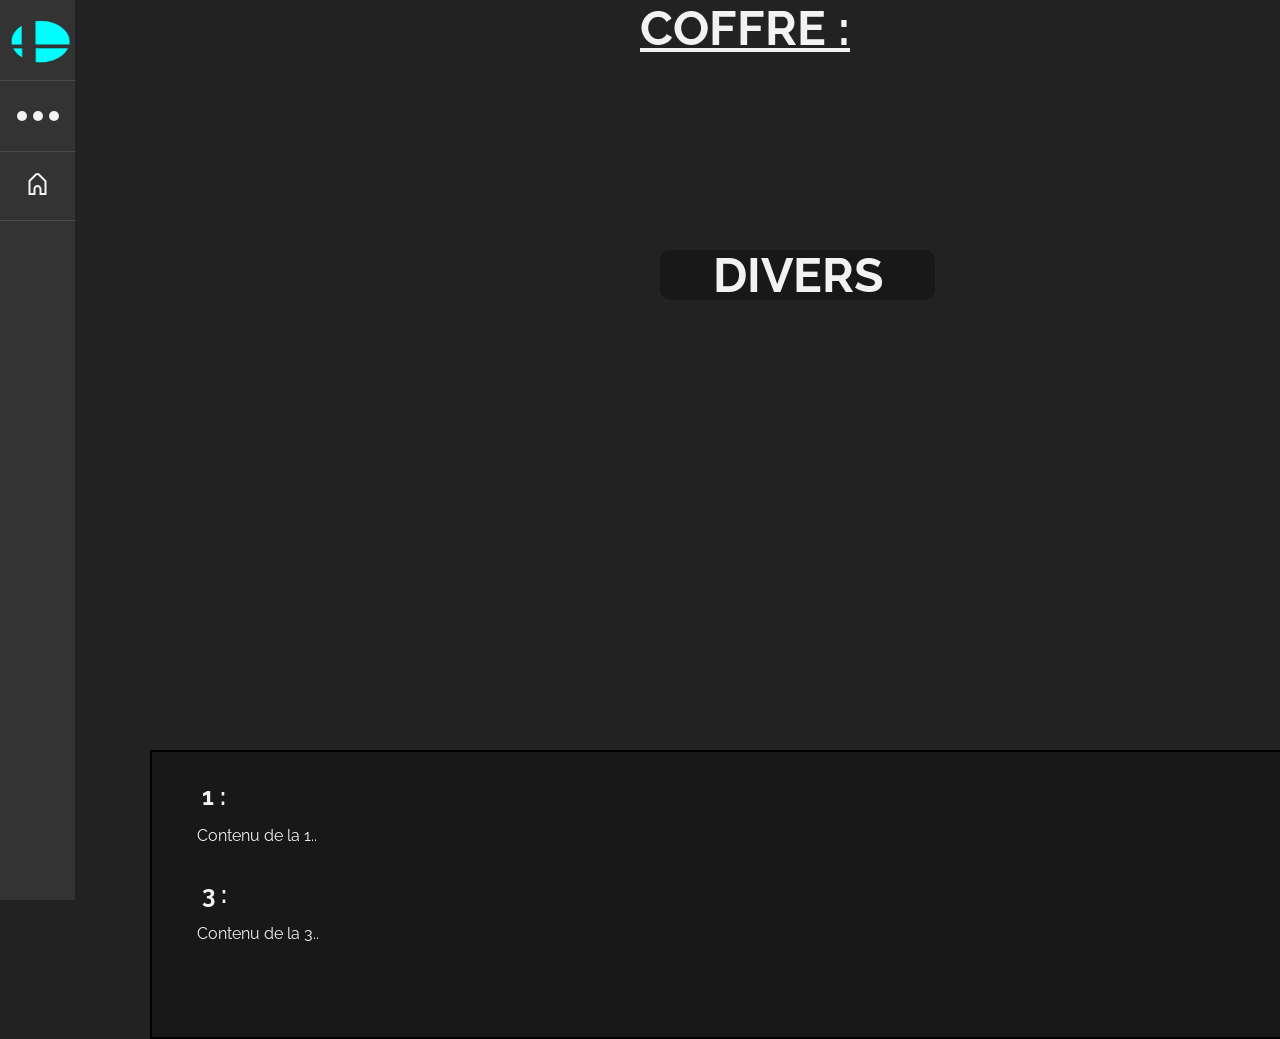
==== ssbu-tips/coffre.html @ c5f3f0ea "nettoyage : export SQL, README, requête paramétrée, code mort, noms de fichiers sans espaces - ajout" ====
<!DOCTYPE html>
<html lang="fr">
	<head>
	<meta charset="utf-8">
	<meta name="viewport" content="width=device-width, initial-scale=1.0">
	<title>SSBU Tips : COFFRE</title>
	<link rel="stylesheet" href="css/stylesmashtips.css">
    <link rel="stylesheet" href="css/pagecoffre.css">
	</head>
	<body>
        <h1 id="titre-c">COFFRE :</h1>
		<nav class="slide-nav">
			<div class="wrapper">
				<div class="logo">
					<img src="img/logo-smash.jpg" height="50" width="50">
				</div>
				<div class="plus">
					<div class="dot"></div>
					<div class="dot"></div>
					<div class="dot"></div>
				
					<div class="sub-nav-3pts">
						<h2>INFOS :</h2>
						<ul>
							<li>
								<a href="https://www.nintendo.fr/">Site officiel Nintendo</a>
							</li>
							<li>
								<a href="https://www.nintendo.fr/Jeux/Jeux-Nintendo-Switch/Super-Smash-Bros-Ultimate-1395713.html#">Voir les offres</a>
							</li>
							<li>
								<a href="https://dashfight.com/ssbu/rankings">Classement top players</a>
							</li>
							<li>
								<a href="https://blog.start.gg/ultranks-first-official-ssbu-tier-list-4a35bf3dcfc3">Tier list officielle</a>
							</li>
							<li>
								<a href="../index.php">Quiz : Cite les tous</a>
							</li>
						</ul>
					</div>
				</div>
				<div class="home"><a href="index.html">
					<svg
					width="24"
					height="24"
					viewBox="0 0 24 24"
					fill="none"
					xmlns="http://www.w3.org/2000/svg"
				  >
					<path
					  fill-rule="evenodd"
					  clip-rule="evenodd"
					  d="M21 8.77217L14.0208 1.79299C12.8492 0.621414 10.9497 0.621413 9.77817 1.79299L3 8.57116V23.0858H10V17.0858C10 15.9812 10.8954 15.0858 12 15.0858C13.1046 15.0858 14 15.9812 14 17.0858V23.0858H21V8.77217ZM11.1924 3.2072L5 9.39959V21.0858H8V17.0858C8 14.8767 9.79086 13.0858 12 13.0858C14.2091 13.0858 16 14.8767 16 17.0858V21.0858H19V9.6006L12.6066 3.2072C12.2161 2.81668 11.5829 2.81668 11.1924 3.2072Z"
					/>
				  </svg></a>
				</div>
			</div>
		</nav>
        <div class="containerc">
			<div class="divers">
				<h2>DIVERS</h2>
				<div class="sous-menu">
					<ul>
						<li>
							<a href="#un"><h3>1</h3></a>
						</li>
						<li>
							<a href="#trois"><h3>3</h3></a>
						</li>
					</ul>
				</div>
			</div>
		</div>
        <div class="txtcont-c">
            <div id="un">
                <h2 id="deux-un">1 :</h2>
                <p>Contenu de la 1..</p>
            </div>
            <div id="trois">
                <h2 id="deux-trois">3 :</h2>
                <p>Contenu de la 3..</p>
            </div>
            <div id="remonter-c">
                <a href="#titre-c">
                    <h3>Remonter</h3>
                </a>
            </div>
        </div>
    </body>
</html>
---- ssbu-tips/css/stylesmashtips.css ----
@import url('https://fonts.googleapis.com/css?family=Open+Sans&display=swap');
@import url('https://fonts.googleapis.com/css?family=Raleway&display=swap');

*,
::before,
::after {
  box-sizing: border-box;
  margin: 0;
  padding: 0;
}

body{
  position: relative;
  background: #222;
  font-family:Raleway, Helvetica, sans-serif;
  color: #f2f2f2;
}

.h1{
  position: absolute;
  left: 30%;
  font-weight: bolder;
  font-size: xx-large;
  text-decoration: underline;
  font-family:Raleway, Helvetica, sans-serif;
  color: aqua;
}

.slide-nav{
  position: fixed;
  height: 100vh;
  left:0px;
  bottom: 0px;
}

.wrapper {
  background: #333;
  height: 100vh;
  width: 75px;
}

.logo {
  display: flex;
  justify-content: center;
  align-items: center;
  height: 80px;
  width: 75px;
}

/*####debut trois petit pts############*/

.plus{
  margin-top: auto;
  padding: 20px 0;
  display: flex;
  justify-content: center;
  cursor: pointer;
  border-bottom: 1px solid #f2f2f21e;
  border-top: 1px solid #f2f2f21e;
}
.plus:hover{
  background: #181818;
}
.dot{
  margin: 10px 3px;
  width: 10px;
  height: 10px;
  border-radius: 50%;
  background: #f2f2f2;
}
.plus:hover .dot{
  background: aqua;
}
.sub-nav-3pts{
  width: 200px;
  height: 100vh;
  position: absolute;
  z-index: -1;
  top: 0;
  left: 0;
  background:#333;
  color: #fff;
  transform: translateX(-100%);
  transition: transform 0.2s ease-in-out;
  border-right:2px solid #000;
  border-left:2px solid #000;
}
.plus:hover .sub-nav-3pts{
  transform: translateX(75px);
}
.sub-nav-3pts h2 {
  color: #00ffff;
  font-family: Open Sans, sans-serif;
  height: 60px;
  display: flex;
  justify-content: center;
  align-items: center;
  background: #222;
  text-decoration: underline;
}
.sub-nav-3pts ul {
  list-style-type: none;
}
.sub-nav-3pts li {
  padding: 15px 20px;
}
.sub-nav-3pts li:hover {
  background: #a0a0a08e;
}
.sub-nav-3pts li a {
  color : #f2f2f2;
  text-decoration: none;
  font-family: Open Sans, sans-serif;
}
/*#######################fin de la barre de gauche*/
/*##########debut de la mise en page de lécran princial####*/

img{
  width: 250px;
}

.logo-centre{
  position: absolute;
  width: 150px;
  height: 150px;
  top: 256px;
  left: 720px;
  z-index: -2;

  transition: transform 0.3s ease-in-out 0s;
}

/*smash*/
.smash{
  position: absolute;
  top: 100px;
  left: 50px;
  z-index: -2;
}

.smash_img{
  border-radius: 0% 30% 0% 30%;
}

.spt{
  width: 10px;
  height: 10px;
  border-radius: 50%;
  background: #f2f2f2;
  position:relative;
  top: 10px;
  left: 650px;
}
.linep-s {
  position: absolute;
  top: 100px;
  left: 255px;
  width: 300px;
  height: 8px;
  background-color: #f2f2f2;
}
.line-s {
  position: relative;
  top: 0px;
  left: 200px;
  width: 100px;
  height: 5px;
  background-color: #222;
}
.triangle-s{
  position: relative;
  top: -5px;
  left: 197px;
  width: 0;
  height: 0;
  border-left: 2px solid transparent;
  border-right: 10px solid transparent;
  border-bottom: 6px solid #f2f2f2;
}
.other-line-s{
  position: relative;
  top: -6px;
  left: 300px;
  width: 100px;
  height: 3px;
  background-color: #f2f2f2;
  transform-origin: left;
  transform: rotate(40deg);
}
.black-line-s{
  position: relative;
  top: -10px;
  left: 0px;
  width: 207px;
  height: 1px;
  background-color: #222;
}
.triangle-black-s{
  position: relative;
  top: -16px;
  left: -3px;
  width: 0;
  height: 0;
  border-left: 2px solid transparent;
  border-right: 10px solid transparent;
  border-bottom: 6px solid #222;
}
.smash:hover .spt{
  animation:pt 0.1s ease-in-out 0.5s forwards;
}
@keyframes pt{
  from{
    background: red;
    border: 0px solid red;
  }
  to{
    background: #f2f2f2;
    border: 10px solid red;
  }
}
.smash:hover{
  transform: translateY(-10px);
}
.smash:hover .linep-s{
  animation: deg-rouge 0.3s ease-in forwards;
}
@keyframes deg-rouge {
  0%{
    background:linear-gradient(to right, red 0%, #f2f2f2 100%)
  }
  20%{
    background:linear-gradient(to right, red 20%, #f2f2f2 80%)
  }
  40%{
    background:linear-gradient(to right, red 40%, #f2f2f2 60%)
  }
  60%{
    background:linear-gradient(to right, red 50%, #f2f2f2 50%)
  }
  80%{
    background:linear-gradient(to right, red 80%, #f2f2f2 20%)
  }
  100%{
    background:linear-gradient(to right, red 100%, #f2f2f2 0%)
  }
}
.smash:hover .other-line-s{
  animation: degs-rouge 0.2s ease-in 0.3s forwards;
}
@keyframes degs-rouge {
  from{
    background-color: #f2f2f2;
  }
  to{
    background-color: red;
  }
}
.smash:hover .triangle-s{
  animation: tr 0.1s ease-in-out 0.2s forwards;
}
@keyframes tr {
  from{border-bottom: 6px solid #f2f2f2;}
  to{border-bottom: 6px solid red;}
}

/*extra*/
.extra{
  position: absolute;
  top: 20px;
  left: 1000px;
  z-index: -2;
}

.extra_img{
  border-radius: 20% 20% 10% 10%;
}

.expt{
  width: 10px;
  height: 10px;
  border-radius: 50%;
  background: #f2f2f2;
  position:relative;
  top: 80px;
  left: -215px;
}
.linep-ex {
  position: absolute;
  top: 100px;
  left: -155px;
  width: 150px;
  height: 8px;
  background-color: #f2f2f2;
  transform: rotate(180deg);
}
.line-ex {
  position: relative;
  top: 0px;
  left: 100px;
  width: 50px;
  height: 5px;
  background-color: #222;
}
.triangle-ex{
  position: relative;
  top: -6px;
  left: 98px;
  width: 0;
  height: 0;
  border-left: 2px solid transparent;
  border-right: 10px solid transparent;
  border-bottom: 6px solid #f2f2f2; 
}
.other-line-ex{
  position: relative;
  top: -6px;
  left: 149px;
  width: 75px;
  height: 3px;
  background-color: #f2f2f2;
  transform-origin: left;
  transform: rotate(-60deg);
}
.black-line-ex{
  position: relative;
  top: -10px;
  left: 0px;
  width: 114px;
  height: 1px;
  background-color: #222;
}
.triangle-black-ex{
  position: relative;
  top: -17px;
  left: -3px;
  width: 0;
  height: 0;
  border-left: 2px solid transparent;
  border-right: 10px solid transparent;
  border-bottom: 6px solid #222;
}
.extra:hover .expt{
  animation:ptex 0.1s ease-in-out 0.5s forwards;
}
@keyframes ptex{
  from{
    background: royalblue;
    border: 0px solid royalblue;
  }
  to{
    background: #f2f2f2;
    border: 10px solid royalblue;
  }
}
.extra:hover{
  transform: translateY(-10px);
}
.extra:hover .linep-ex{
  animation: deg-bleu 0.3s ease-in forwards;
}
@keyframes deg-bleu {
  0%{
    background:linear-gradient(to right, royalblue 0%, #f2f2f2 100%)
  }
  20%{
    background:linear-gradient(to right, royalblue 20%, #f2f2f2 80%)
  }
  40%{
    background:linear-gradient(to right, royalblue 40%, #f2f2f2 60%)
  }
  60%{
    background:linear-gradient(to right, royalblue 50%, #f2f2f2 50%)
  }
  80%{
    background:linear-gradient(to right, royalblue 80%, #f2f2f2 20%)
  }
  100%{
    background:linear-gradient(to right, royalblue 100%, #f2f2f2 0%)
  }
}
.extra:hover .other-line-ex{
  animation: degs-bleu 0.2s ease-in 0.3s forwards;
}
@keyframes degs-bleu {
  from{
    background-color: #f2f2f2;
  }
  to{
    background-color: royalblue;
  }
}
.extra:hover .triangle-ex{
  animation: trex 0.1s ease-in-out 0.2s forwards;
}
@keyframes trex {
  from{border-bottom: 6px solid #f2f2f2;}
  to{border-bottom: 6px solid royalblue;}
}

/*coffre*/
.coffre{
  position: absolute;
  top: 195px;
  left: 1115px;
  z-index: -2;
}

.coffre_img{
  border-radius: 20% 20% 20% 20%;
}

.cpt{
  width: 10px;
  height: 10px;
  border-radius: 50%;
  background: #f2f2f2;
  position:relative;
  top: -45px;
  left: -232px;
}
.linep-c {
  position: absolute;
  top: 110px;
  left: -155px;
  width: 150px;
  height: 8px;
  background-color: #f2f2f2;
  transform: rotate(180deg);
}
.line-c {
  position: relative;
  top: 0px;
  left: 100px;
  width: 50px;
  height: 5px;
  background-color: #222;
}
.triangle-c{
  position: relative;
  top: -6px;
  left: 98px;
  width: 0;
  height: 0;
  border-left: 2px solid transparent;
  border-right: 10px solid transparent;
  border-bottom: 6px solid #f2f2f2; 
}
.other-line-c{
  position: relative;
  top: -6px;
  left: 149px;
  width: 50px;
  height: 3px;
  background-color: #f2f2f2;
  transform-origin: left;
  transform: rotate(-20deg);
}
.black-line-c{
  position: relative;
  top: -10px;
  left: 0px;
  width: 114px;
  height: 1px;
  background-color: #222;
}
.triangle-black-c{
  position: relative;
  top: -17px;
  left: -3px;
  width: 0;
  height: 0;
  border-left: 2px solid transparent;
  border-right: 10px solid transparent;
  border-bottom: 6px solid #222;
}
.coffre:hover .cpt{
  animation:ptc 0.1s ease-in-out 0.5s forwards;
}
@keyframes ptc{
  from{
    background: rgb(243, 3, 143);
    border: 0px solid rgb(243, 3, 143);
  }
  to{
    background: #f2f2f2;
    border: 10px solid rgb(243, 3, 143);
  }
}
.coffre:hover{
  transform: translateY(-10px);
}
.coffre:hover .linep-c{
  animation: deg-rose 0.3s ease-in forwards;
}
@keyframes deg-rose {
  0%{
    background:linear-gradient(to right, rgb(243, 3, 143) 0%, #f2f2f2 100%)
  }
  20%{
    background:linear-gradient(to right, rgb(243, 3, 143) 20%, #f2f2f2 80%)
  }
  40%{
    background:linear-gradient(to right, rgb(243, 3, 143) 40%, #f2f2f2 60%)
  }
  60%{
    background:linear-gradient(to right, rgb(243, 3, 143) 50%, #f2f2f2 50%)
  }
  80%{
    background:linear-gradient(to right, rgb(243, 3, 143) 80%, #f2f2f2 20%)
  }
  100%{
    background:linear-gradient(to right, rgb(243, 3, 143) 100%, #f2f2f2 0%)
  }
}
.coffre:hover .other-line-c{
  animation: degs-rose 0.2s ease-in 0.3s forwards;
}
@keyframes degs-rose {
  from{
    background-color: #f2f2f2;
  }
  to{
    background-color: rgb(243, 3, 143);
  }
}
.coffre:hover .triangle-c{
  animation: trc 0.1s ease-in-out 0.2s forwards;
}
@keyframes trc {
  from{border-bottom: 6px solid #f2f2f2;}
  to{border-bottom: 6px solid rgb(243, 3, 143);}
}

/*en ligne*/
.en-ligne{
  position: absolute;
  top: 420px;
  left: 1020px;
  z-index: -2;
}

.en-ligne_img{
  border-radius: 0% 30% 0% 30%;
}

.elpt{
  width: 10px;
  height: 10px;
  border-radius: 50%;
  background: #f2f2f2;
  position:relative;
  top: -180px;
  left: -190px;
}
.linep-el {
  position: absolute;
  top: 100px;
  left: -155px;
  width: 150px;
  height: 8px;
  background-color: #f2f2f2;
  transform: rotate(180deg);
}
.line-el {
  position: relative;
  top: 0px;
  left: 100px;
  width: 50px;
  height: 5px;
  background-color: #222;
}
.triangle-el{
  position: relative;
  top: -6px;
  left: 98px;
  width: 0;
  height: 0;
  border-left: 2px solid transparent;
  border-right: 10px solid transparent;
  border-bottom: 6px solid #f2f2f2; 
}
.other-line-el{
  position: relative;
  top: -6px;
  left: 149px;
  width: 50px;
  height: 3px;
  background-color: #f2f2f2;
  transform-origin: left;
  transform: rotate(70deg);
}
.black-line-el{
  position: relative;
  top: -10px;
  left: 0px;
  width: 114px;
  height: 1px;
  background-color: #222;
}
.triangle-black-el{
  position: relative;
  top: -17px;
  left: -3px;
  width: 0;
  height: 0;
  border-left: 2px solid transparent;
  border-right: 10px solid transparent;
  border-bottom: 6px solid #222;
}
.en-ligne:hover .elpt{
  animation:ptel 0.1s ease-in-out 0.5s forwards;
}
@keyframes ptel{
  from{
    background: #fabe00;
    border: 0px solid #fabe00;
  }
  to{
    background: #f2f2f2;
    border: 10px solid #fabe00;
  }
}
.en-ligne:hover{
  transform: translateY(-10px);
}
.en-ligne:hover .linep-el{
  animation: deg-orange 0.3s ease-in forwards;
}
@keyframes deg-orange {
  0%{
    background:linear-gradient(to right, #fabe00 0%, #f2f2f2 100%)
  }
  20%{
    background:linear-gradient(to right, #fabe00 20%, #f2f2f2 80%)
  }
  40%{
    background:linear-gradient(to right, #fabe00 40%, #f2f2f2 60%)
  }
  60%{
    background:linear-gradient(to right, #fabe00 50%, #f2f2f2 50%)
  }
  80%{
    background:linear-gradient(to right, #fabe00 80%, #f2f2f2 20%)
  }
  100%{
    background:linear-gradient(to right, #fabe00 100%, #f2f2f2 0%)
  }
}
.en-ligne:hover .other-line-el{
  animation: degs-orange 0.2s ease-in 0.3s forwards;
}
@keyframes degs-orange {
  from{
    background-color: #f2f2f2;
  }
  to{
    background-color: #fabe00;
  }
}
.en-ligne:hover .triangle-el{
  animation: trel 0.1s ease-in-out 0.2s forwards;
}
@keyframes trel {
  from{border-bottom: 6px solid #f2f2f2;}
  to{border-bottom: 6px solid #fabe00;}
}

/*esprits*/
.esprits{
  position: absolute;
  top: 440px;
  left: 100px;
  z-index: -2;
}

.esprits_img{
  border-radius: 30% 0% 30% 0%;
}

.ept{
  width: 10px;
  height: 10px;
  border-radius: 50%;
  background: #f2f2f2;
  position:relative;
  top: -185px;
  left: 612px;
}
.linep-e {
  position: absolute;
  top: 100px;
  left: 255px;
  width: 300px;
  height: 8px;
  background-color: #f2f2f2;
}
.line-e {
  position: relative;
  top: 3px;
  left: 200px;
  width: 100px;
  height: 5px;
  background-color: #222;
}
.triangle-e{
  position: relative;
  top: -3px;
  left: 195px;
  width: 0;
  height: 0;
  border-left: 2px solid transparent;
  border-right: 10px solid transparent;
  border-bottom: 6px solid #f2f2f2; 
}
.other-line-e{
  position: relative;
  top: -12px;
  left: 299px;
  width: 100px;
  height: 3px;
  background-color: #f2f2f2;
  transform-origin: left;
  transform: rotate(-60deg);
}
.black-line-e{
  position: relative;
  top: -11px;
  left: 0px;
  width: 207px;
  height: 1px;
  background-color: #222;
}
.triangle-black-e{
  position: relative;
  top: -11px;
  left: -3px;
  width: 0;
  height: 0;
  border-left: 2px solid transparent;
  border-right: 10px solid transparent;
  border-bottom: 6px solid #222;
}
.esprits:hover{
  transform: translateY(-10px);
}
.esprits:hover .ept{
  animation:pte 0.1s ease-in-out 0.5s forwards;
}
@keyframes pte{
  from{
    background: rgb(13, 182, 13);
    border: 0px solid rgb(13, 182, 13);
  }
  to{
    background: #f2f2f2;
    border: 10px solid rgb(13, 182, 13);
  }
}
.esprits:hover .linep-e{
  animation: deg-vert 0.3s ease-in forwards;
}
@keyframes deg-vert {
  0%{
    background:linear-gradient(to right, rgb(13, 182, 13)0%, #f2f2f2 100%)
  }
  20%{
    background:linear-gradient(to right, rgb(13, 182, 13) 20%, #f2f2f2 80%)
  }
  40%{
    background:linear-gradient(to right, rgb(13, 182, 13) 40%, #f2f2f2 60%)
  }
  60%{
    background:linear-gradient(to right, rgb(13, 182, 13) 50%, #f2f2f2 50%)
  }
  80%{
    background:linear-gradient(to right, rgb(13, 182, 13) 80%, #f2f2f2 20%)
  }
  100%{
    background:linear-gradient(to right, rgb(13, 182, 13) 100%, #f2f2f2 0%)
  }
}
.esprits:hover .other-line-e{
  animation: degs-vert 0.2s ease-in 0.3s forwards;
}
@keyframes degs-vert {
  from{
    background-color: #f2f2f2;
  }
  to{
    background-color: rgb(13, 182, 13);
  }
}
.esprits:hover .triangle-e{
  animation: tre 0.1s ease-in-out 0.2s forwards;
}
@keyframes tre {
  from{border-bottom: 6px solid #f2f2f2;}
  to{border-bottom: 6px solid rgb(13, 182, 13);}
}
---- ssbu-tips/css/pagecoffre.css ----
.home{
    padding: 20px 0;
    display: flex;
    justify-content: center;
    cursor: pointer;
    border-bottom: 1px solid #f2f2f21e;
}
.home:hover{
    background: rgb(24, 24, 24);
}
.home svg{
    width: 25px;
    fill:#f2f2f2;
    transition:  0.2s ease-in-out;
}
.home:hover svg{
    fill: aqua;
}

body{
    font-family:Raleway, Helvetica, sans-serif;
    color: #f2f2f2;
}

h1{
    position: absolute;
    left: 50%;
    font-weight: bolder;
    font-size: xxx-large;
    text-decoration: underline;
}

/*****fin de l'icone maison***************************/
/*coffre*/

.containerc{
    position: absolute;
    top: 300px;
    left: 400px;
}

.divers{
    position: absolute;
    font-size: xx-large;
    width: 275px;
    height: 50px;
    top: -50px;
    left: 260px;
    background: rgb(24, 24, 24);
    border-radius: 10px;
}
.divers h2{
    position: absolute;
    top: 50%;
    left: 50%;
    transform: translate(-50%, -50%);
}

.divers:hover{
    text-decoration: underline;
    border: 2px solid #000;
    color: aqua;
  }

.sous-menu{
    width: 300px;
    height: 200px;
    position: absolute;
    z-index: index -1;
    top: 35px;
    left: 0;
    background:#222;
    color: #fff;
    opacity: 0;
    transition: transform 0.4s ease-in-out;
    border-top:2px solid #000;
    border-bottom:2px solid #000;
    border-left:2px solid #000;
    border-right:2px solid #000;
  }

.divers:hover .sous-menu{
    transform: translateY(20px);
    opacity: unset;
  }

  .sous-menu h3 {
    color: #f2f2f2;
    font-family: Open Sans, sans-serif;
    background: #a0a0a08e;
    height: 60px;
    display: flex;
    justify-content: center;
    align-items: center;
    background: #222;
    text-decoration: underline;
  }
  .sous-menu ul {
    list-style-type: none;
  }
  .sous-menu li {
    padding: 15px 20px;
  }
  .sous-menu li:hover h3{
    background: #a0a0a08e;
  }
  .sous-menu li a {
    color : #f2f2f2;
    text-decoration: none;
    font-family: Open Sans, sans-serif;
  }

/*fin haut de la page*/
  /*bas de page*/
  /*pour qd on clik sur un lien et que ca ns envie sur la meme page il faut utiliser une "ID" */
 
#un{
    position: relative;
    padding-left: 20px;
    padding-bottom: 20px;
    top: 0px;
    left: 0px;
}
#un h2{
    font-size: x-large;
    padding: 10px;
}
#un p{
    padding: 5px 5px;
}

#trois{
    position: relative;
    padding-left: 20px;
    padding-bottom: 20px;
    top: 0px;
    left: 0px;
}
#trois h2{
    font-size: x-large;
    padding: 10px;
  }
  #trois p{
    padding: 5px 5px;
}

#remonter-c{
    opacity: 0;
    width: 100px;
    position: relative;
    top: 0px;
    left: 650px;
    z-index: -1;
    font-weight: bold;
    color: aqua;
    border: 2px solid #000;
    border-radius: 10px;
    padding: 10px 10px;

}
.txtcont-c:hover #remonter-c{
    opacity: 1;
}
#remonter-c:hover{
    background: #a0a0a08e;
}
#remonter-c a{
    color : #f2f2f2;
    text-decoration: none;
    font-family: Open Sans, sans-serif;
}
#remonter-c:hover a{
    color: aqua;
    text-decoration: underline;
}

.txtcont-c{
    background: rgb(24, 24, 24);
    padding: 20px 20px;
    height: 180;
    width: 1300px;
    position: relative;
    top: 750px;
    left: 150px;
    transform: translatX(-50%);
    z-index: -2;
    border: 2px solid #000;
}
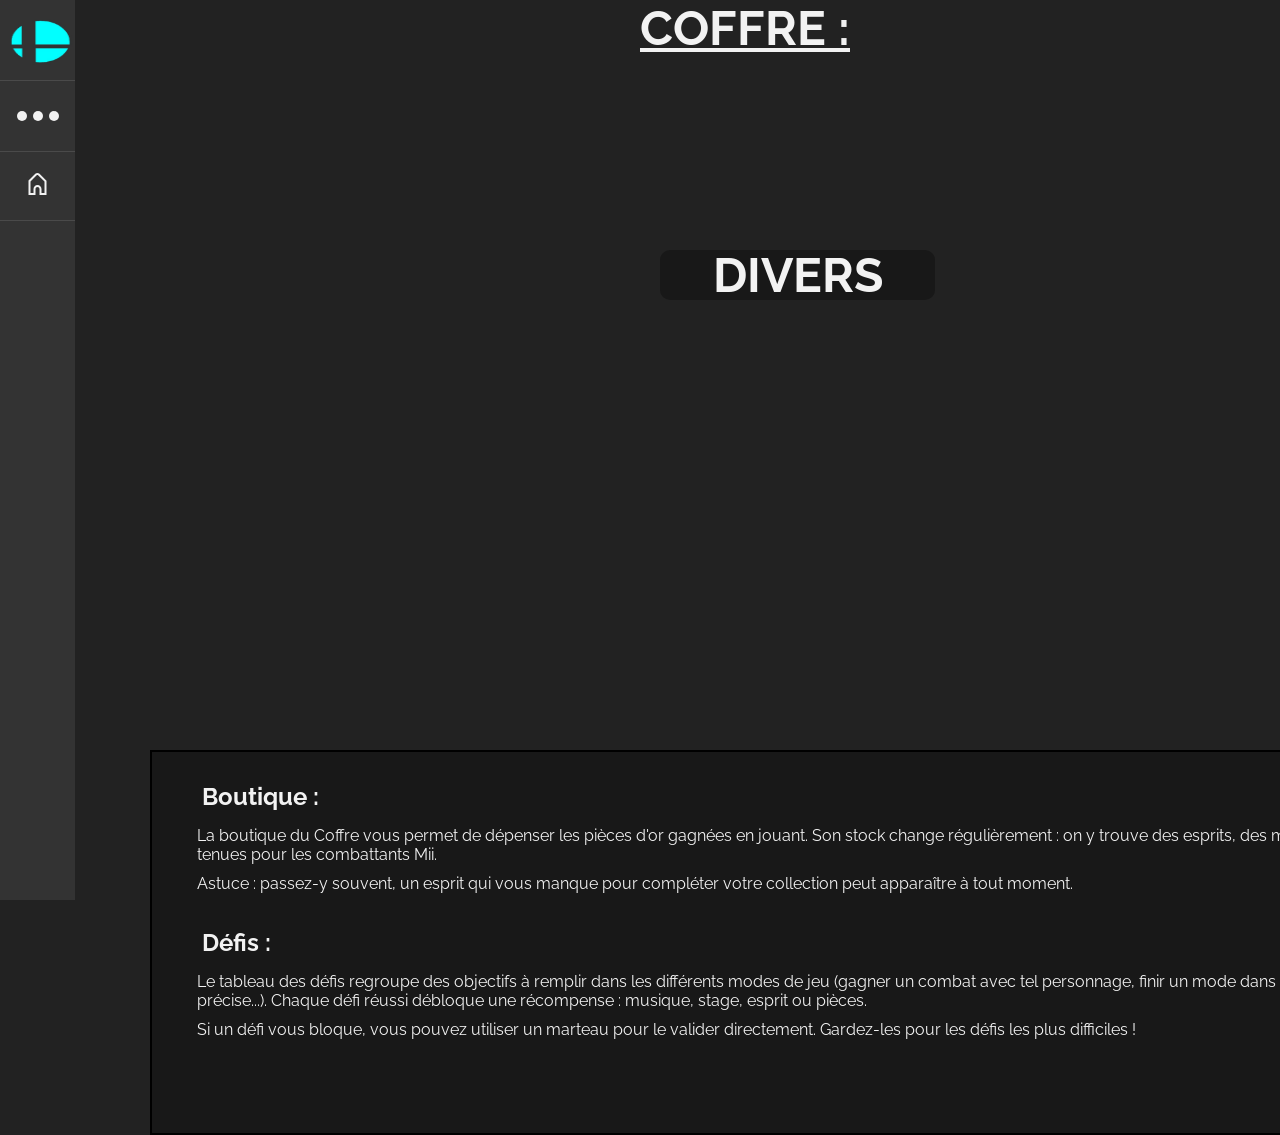
==== commit 175f664c: "ssbu-tips : rédaction des sections Coffre, En-ligne et Extra" ====
--- a/ssbu-tips/coffre.html
+++ b/ssbu-tips/coffre.html
@@ -63,10 +63,10 @@
 				<div class="sous-menu">
 					<ul>
 						<li>
-							<a href="#un"><h3>1</h3></a>
+							<a href="#un"><h3>Boutique</h3></a>
 						</li>
 						<li>
-							<a href="#trois"><h3>3</h3></a>
+							<a href="#trois"><h3>Défis</h3></a>
 						</li>
 					</ul>
 				</div>
@@ -74,12 +74,14 @@
 		</div>
         <div class="txtcont-c">
             <div id="un">
-                <h2 id="deux-un">1 :</h2>
-                <p>Contenu de la 1..</p>
+                <h2 id="deux-un">Boutique :</h2>
+                <p>La boutique du Coffre vous permet de dépenser les pièces d'or gagnées en jouant. Son stock change régulièrement : on y trouve des esprits, des musiques et des tenues pour les combattants Mii.</p>
+                <p>Astuce : passez-y souvent, un esprit qui vous manque pour compléter votre collection peut apparaître à tout moment.</p>
             </div>
             <div id="trois">
-                <h2 id="deux-trois">3 :</h2>
-                <p>Contenu de la 3..</p>
+                <h2 id="deux-trois">Défis :</h2>
+                <p>Le tableau des défis regroupe des objectifs à remplir dans les différents modes de jeu (gagner un combat avec tel personnage, finir un mode dans une difficulté précise...). Chaque défi réussi débloque une récompense : musique, stage, esprit ou pièces.</p>
+                <p>Si un défi vous bloque, vous pouvez utiliser un marteau pour le valider directement. Gardez-les pour les défis les plus difficiles !</p>
             </div>
             <div id="remonter-c">
                 <a href="#titre-c">
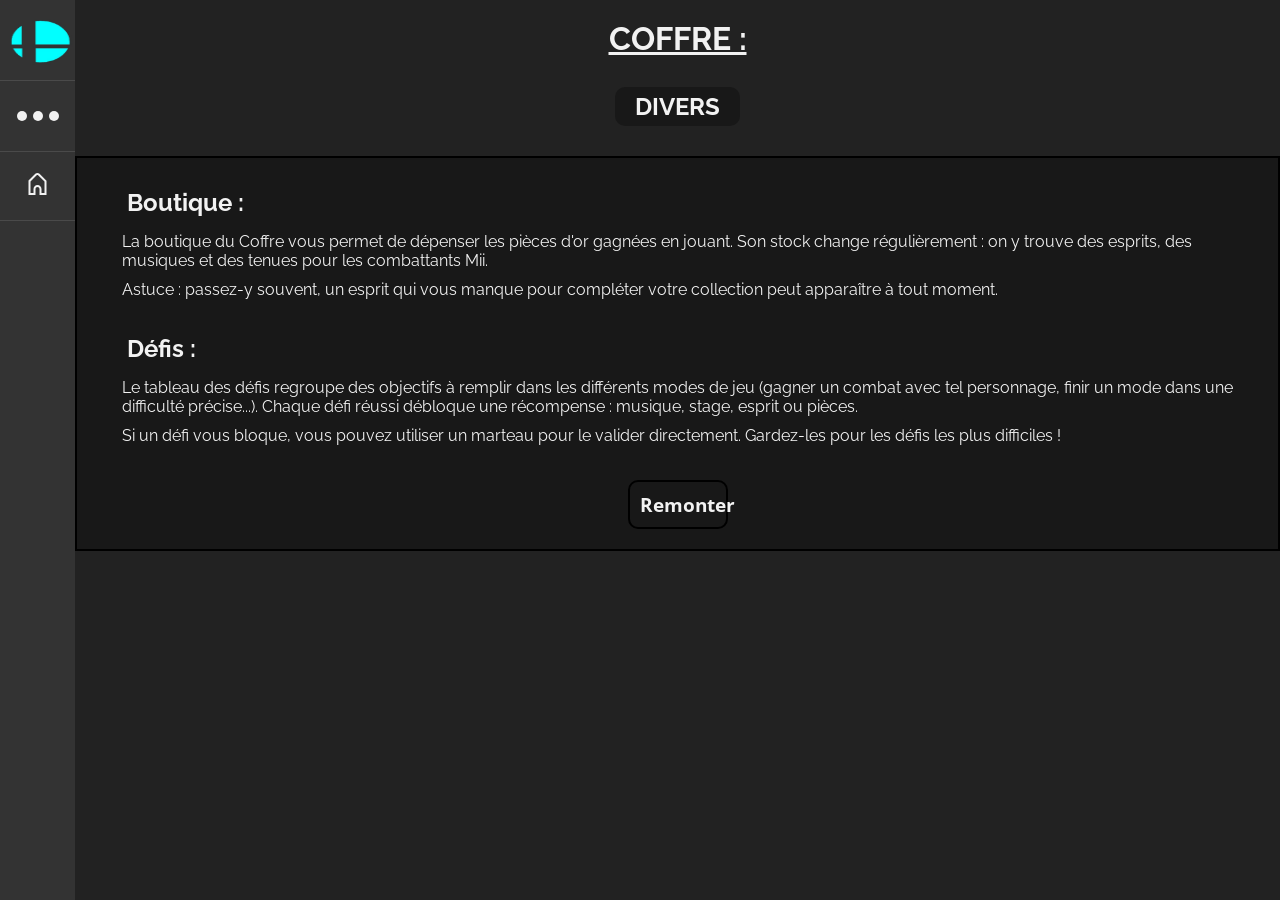
==== commit ab20b2ec: "ssbu-tips : mise en page responsive (écrans moyens et mobile)" ====
--- a/ssbu-tips/coffre.html
+++ b/ssbu-tips/coffre.html
@@ -6,6 +6,7 @@
 	<title>SSBU Tips : COFFRE</title>
 	<link rel="stylesheet" href="css/stylesmashtips.css">
     <link rel="stylesheet" href="css/pagecoffre.css">
+	<link rel="stylesheet" href="css/responsive.css">
 	</head>
 	<body>
         <h1 id="titre-c">COFFRE :</h1>
--- a/ssbu-tips/css/responsive.css
+++ b/ssbu-tips/css/responsive.css
@@ -0,0 +1,110 @@
+/* Mise en page fluide : la mise en page d'origine est en positions fixes (px)
+   et ne tient que sur un écran d'au moins 1500px de large. */
+
+/* Les sous-menus invisibles (opacity: 0) ne doivent pas capter les clics */
+[class^="sous-menu"] { pointer-events: none; z-index: 10; }
+:hover > [class^="sous-menu"] { pointer-events: auto; }
+
+@media (max-width: 1499px) {
+  body { padding-left: 75px; }
+  img { max-width: 100%; }
+
+  /* Titres */
+  h1, .h1 {
+    position: static;
+    transform: none;
+    text-align: center;
+    margin: 20px 10px 30px;
+    font-size: xx-large;
+  }
+
+  /* Accueil : les 5 tuiles en grille */
+  body:has(.smash) {
+    display: flex;
+    flex-wrap: wrap;
+    justify-content: center;
+    align-content: flex-start;
+    gap: 25px;
+    padding-bottom: 30px;
+  }
+  body:has(.smash) .h1 { flex-basis: 100%; }
+  .smash, .extra, .coffre, .en-ligne, .esprits {
+    position: relative;
+    top: auto;
+    left: auto;
+    z-index: auto;
+    transition: transform 0.2s ease-in-out;
+  }
+  [class^="linep-"], .spt, .expt, .cpt, .elpt, .ept, .logo-centre { display: none; }
+
+  /* Pages : les catégories (menus déroulants) */
+  .container, .containerex, .containerel, .containere, .containerc {
+    position: static;
+    display: flex;
+    flex-wrap: wrap;
+    justify-content: center;
+    gap: 20px;
+    margin: 0 10px 30px;
+    background: none;
+  }
+  .persos, .stages, .commandes, .objets, .regles, .fonctionnement, .aventure, .t-d-e, .divers {
+    position: relative;
+    top: auto;
+    left: auto;
+    width: auto;
+    height: auto;
+    padding: 5px 20px;
+  }
+  .persos h2, .stages h2, .commandes h2, .objets h2, .regles h2, .fonctionnement h2, .aventure h2, .t-d-e h2, .divers h2 {
+    position: static;
+    transform: none;
+    font-size: x-large;
+  }
+  /* menu déroulant centré sous sa catégorie, sans déborder de l'écran */
+  [class^="sous-menu"] {
+    width: min(300px, 90vw);
+    left: 50%;
+    margin-left: calc(min(300px, 90vw) / -2);
+    height: auto;
+    font-size: large;
+  }
+  [class^="sous-menu"] h3 { height: auto; padding: 10px; }
+
+  /* Pages : le texte */
+  .txtcont, .txtcont-ex, .txtcont-el, .txtcont-e, .txtcont-c {
+    position: static;
+    width: auto;
+    max-width: 1300px;
+    margin: 0 auto 30px;
+  }
+  #remonter, #remonter-ex, #remonter-el, #remonter-e, #remonter-c {
+    position: static;
+    margin: 10px auto 0;
+    opacity: 1;
+    text-align: center;
+  }
+  .slider-container { width: min(100%, 450px); }
+}
+
+/* Téléphone : la barre latérale devient une barre en haut */
+@media (max-width: 700px) {
+  body { padding: 60px 10px 0; }
+  .slide-nav { top: 0; bottom: auto; height: 60px; width: 100%; z-index: 100; }
+  .wrapper { display: flex; height: 60px; width: 100%; }
+  .logo { height: 60px; width: 60px; }
+  .plus, .home { margin: 0; padding: 0 15px; border: none; align-items: center; }
+  .dot { margin: 0 3px; }
+  .sub-nav-3pts {
+    display: none;
+    top: 60px;
+    height: auto;
+    width: 100%;
+    transform: none;
+    z-index: 100;
+    border: none;
+    border-bottom: 2px solid #000;
+  }
+  .plus:hover .sub-nav-3pts { display: block; transform: none; }
+  .txtcont, .txtcont-ex, .txtcont-el, .txtcont-e, .txtcont-c { padding: 15px 10px; }
+  h1, .h1 { font-size: x-large; }
+}
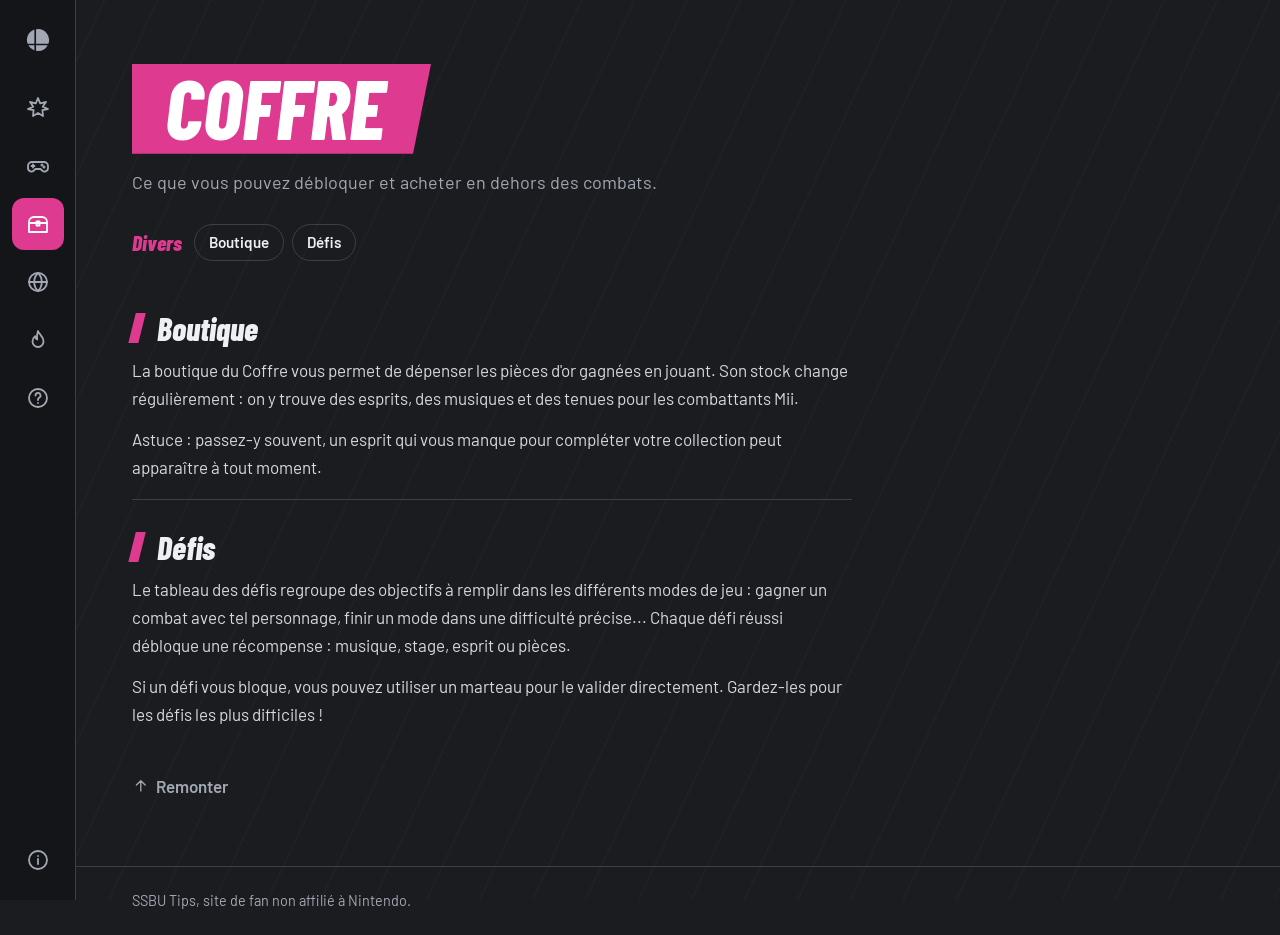
==== commit fad93f1b: "refonte du design : thème commun SSBU Tips + quiz - accueil : tuiles en CSS, icônes SVG maison, fils" ====
--- a/ssbu-tips/coffre.html
+++ b/ssbu-tips/coffre.html
@@ -1,94 +1,60 @@
 <!DOCTYPE html>
 <html lang="fr">
-	<head>
+<head>
 	<meta charset="utf-8">
 	<meta name="viewport" content="width=device-width, initial-scale=1.0">
-	<title>SSBU Tips : COFFRE</title>
-	<link rel="stylesheet" href="css/stylesmashtips.css">
-    <link rel="stylesheet" href="css/pagecoffre.css">
-	<link rel="stylesheet" href="css/responsive.css">
-	</head>
-	<body>
-        <h1 id="titre-c">COFFRE :</h1>
-		<nav class="slide-nav">
-			<div class="wrapper">
-				<div class="logo">
-					<img src="img/logo-smash.jpg" height="50" width="50">
-				</div>
-				<div class="plus">
-					<div class="dot"></div>
-					<div class="dot"></div>
-					<div class="dot"></div>
-				
-					<div class="sub-nav-3pts">
-						<h2>INFOS :</h2>
-						<ul>
-							<li>
-								<a href="https://www.nintendo.fr/">Site officiel Nintendo</a>
-							</li>
-							<li>
-								<a href="https://www.nintendo.fr/Jeux/Jeux-Nintendo-Switch/Super-Smash-Bros-Ultimate-1395713.html#">Voir les offres</a>
-							</li>
-							<li>
-								<a href="https://dashfight.com/ssbu/rankings">Classement top players</a>
-							</li>
-							<li>
-								<a href="https://blog.start.gg/ultranks-first-official-ssbu-tier-list-4a35bf3dcfc3">Tier list officielle</a>
-							</li>
-							<li>
-								<a href="../index.php">Quiz : Cite les tous</a>
-							</li>
-						</ul>
-					</div>
-				</div>
-				<div class="home"><a href="index.html">
-					<svg
-					width="24"
-					height="24"
-					viewBox="0 0 24 24"
-					fill="none"
-					xmlns="http://www.w3.org/2000/svg"
-				  >
-					<path
-					  fill-rule="evenodd"
-					  clip-rule="evenodd"
-					  d="M21 8.77217L14.0208 1.79299C12.8492 0.621414 10.9497 0.621413 9.77817 1.79299L3 8.57116V23.0858H10V17.0858C10 15.9812 10.8954 15.0858 12 15.0858C13.1046 15.0858 14 15.9812 14 17.0858V23.0858H21V8.77217ZM11.1924 3.2072L5 9.39959V21.0858H8V17.0858C8 14.8767 9.79086 13.0858 12 13.0858C14.2091 13.0858 16 14.8767 16 17.0858V21.0858H19V9.6006L12.6066 3.2072C12.2161 2.81668 11.5829 2.81668 11.1924 3.2072Z"
-					/>
-				  </svg></a>
-				</div>
+	<title>Coffre · SSBU Tips</title>
+	<link rel="stylesheet" href="css/theme.css">
+</head>
+<body data-section="coffre">
+	<nav class="rail" aria-label="Navigation principale">
+		<a class="rail-link rail-link--home" href="index.html" style="--c:var(--text)"><svg class="i"><use href="img/icons.svg#logo"/></svg><span class="rail-label">Accueil</span></a>
+		<a class="rail-link" href="smash.html" style="--c:var(--smash)"><svg class="i"><use href="img/icons.svg#smash"/></svg><span class="rail-label">Smash</span></a>
+		<a class="rail-link" href="extra.html" style="--c:var(--extra)"><svg class="i"><use href="img/icons.svg#extra"/></svg><span class="rail-label">Extra</span></a>
+		<a class="rail-link" href="coffre.html" style="--c:var(--coffre)" aria-current="page"><svg class="i"><use href="img/icons.svg#coffre"/></svg><span class="rail-label">Coffre</span></a>
+		<a class="rail-link" href="en-ligne.html" style="--c:var(--en-ligne)"><svg class="i"><use href="img/icons.svg#en-ligne"/></svg><span class="rail-label">En ligne</span></a>
+		<a class="rail-link" href="esprits.html" style="--c:var(--esprits)"><svg class="i"><use href="img/icons.svg#esprits"/></svg><span class="rail-label">Esprits</span></a>
+		<a class="rail-link" href="../index.php" style="--c:var(--quiz)"><svg class="i"><use href="img/icons.svg#quiz"/></svg><span class="rail-label">Quiz</span></a>
+		<details class="rail-infos">
+			<summary aria-label="Liens utiles"><svg class="i"><use href="img/icons.svg#infos"/></svg></summary>
+			<div class="rail-infos-panel">
+				<p>Liens utiles</p>
+				<ul>
+					<li><a href="https://www.nintendo.fr/">Site officiel Nintendo</a></li>
+					<li><a href="https://www.nintendo.fr/Jeux/Jeux-Nintendo-Switch/Super-Smash-Bros-Ultimate-1395713.html">Fiche du jeu</a></li>
+					<li><a href="https://dashfight.com/ssbu/rankings">Classement des meilleurs joueurs</a></li>
+					<li><a href="https://blog.start.gg/ultranks-first-official-ssbu-tier-list-4a35bf3dcfc3">Tier list officielle</a></li>
+				</ul>
 			</div>
-		</nav>
-        <div class="containerc">
-			<div class="divers">
-				<h2>DIVERS</h2>
-				<div class="sous-menu">
-					<ul>
-						<li>
-							<a href="#un"><h3>Boutique</h3></a>
-						</li>
-						<li>
-							<a href="#trois"><h3>Défis</h3></a>
-						</li>
-					</ul>
-				</div>
-			</div>
+		</details>
+	</nav>
+
+	<main>
+		<header class="page-head" id="haut">
+			<h1 class="page-title">Coffre</h1>
+			<p class="page-lead">Ce que vous pouvez débloquer et acheter en dehors des combats.</p>
+			<nav class="toc" aria-label="Sommaire">
+				<div class="toc-group"><span class="toc-title">Divers</span><a href="#boutique">Boutique</a><a href="#defis">Défis</a></div>
+			</nav>
+		</header>
+
+		<div class="content">
+			<section id="boutique">
+				<h2>Boutique</h2>
+				<p>La boutique du Coffre vous permet de dépenser les pièces d'or gagnées en jouant. Son stock change régulièrement : on y trouve des esprits, des musiques et des tenues pour les combattants Mii.</p>
+				<p>Astuce : passez-y souvent, un esprit qui vous manque pour compléter votre collection peut apparaître à tout moment.</p>
+			</section>
+
+			<section id="defis">
+				<h2>Défis</h2>
+				<p>Le tableau des défis regroupe des objectifs à remplir dans les différents modes de jeu : gagner un combat avec tel personnage, finir un mode dans une difficulté précise... Chaque défi réussi débloque une récompense : musique, stage, esprit ou pièces.</p>
+				<p>Si un défi vous bloque, vous pouvez utiliser un marteau pour le valider directement. Gardez-les pour les défis les plus difficiles !</p>
+			</section>
+
+			<a class="to-top" href="#haut"><svg class="i"><use href="img/icons.svg#haut"/></svg>Remonter</a>
 		</div>
-        <div class="txtcont-c">
-            <div id="un">
-                <h2 id="deux-un">Boutique :</h2>
-                <p>La boutique du Coffre vous permet de dépenser les pièces d'or gagnées en jouant. Son stock change régulièrement : on y trouve des esprits, des musiques et des tenues pour les combattants Mii.</p>
-                <p>Astuce : passez-y souvent, un esprit qui vous manque pour compléter votre collection peut apparaître à tout moment.</p>
-            </div>
-            <div id="trois">
-                <h2 id="deux-trois">Défis :</h2>
-                <p>Le tableau des défis regroupe des objectifs à remplir dans les différents modes de jeu (gagner un combat avec tel personnage, finir un mode dans une difficulté précise...). Chaque défi réussi débloque une récompense : musique, stage, esprit ou pièces.</p>
-                <p>Si un défi vous bloque, vous pouvez utiliser un marteau pour le valider directement. Gardez-les pour les défis les plus difficiles !</p>
-            </div>
-            <div id="remonter-c">
-                <a href="#titre-c">
-                    <h3>Remonter</h3>
-                </a>
-            </div>
-        </div>
-    </body>
-</html>+	</main>
+
+	<footer class="footer">SSBU Tips, site de fan non affilié à Nintendo.</footer>
+</body>
+</html>
--- a/ssbu-tips/css/theme.css
+++ b/ssbu-tips/css/theme.css
@@ -0,0 +1,282 @@
+/* Thème commun SSBU Tips + quiz Cite les tous */
+@import url('https://fonts.googleapis.com/css2?family=Barlow+Condensed:ital,wght@1,600;1,800&family=Barlow:wght@400;600&display=swap');
+
+:root {
+  --ink: #1b1c20;
+  --rail: #141518;
+  --panel: #24262c;
+  --line: #3b3f48;
+  --text: #eef0f4;
+  --muted: #a2a8b3;
+
+  --smash: #e5262f;
+  --extra: #2f73e6;
+  --coffre: #de3a8f;
+  --en-ligne: #f4a614;
+  --esprits: #20a84c;
+  --quiz: #18bfd3;
+
+  --accent: var(--quiz);
+  --rail-w: 76px;
+  --display: 'Barlow Condensed', 'Arial Narrow', sans-serif;
+  --body: 'Barlow', 'Segoe UI', sans-serif;
+  --cut: 18px; /* coin coupé des tuiles et bandeaux */
+}
+
+[data-section="smash"]    { --accent: var(--smash); }
+[data-section="extra"]    { --accent: var(--extra); }
+[data-section="coffre"]   { --accent: var(--coffre); }
+[data-section="en-ligne"] { --accent: var(--en-ligne); }
+[data-section="esprits"]  { --accent: var(--esprits); }
+
+*, ::before, ::after { box-sizing: border-box; margin: 0; padding: 0; }
+
+body {
+  min-height: 100vh;
+  font: 400 1.0625rem/1.65 var(--body);
+  color: var(--text);
+  background:
+    repeating-linear-gradient(115deg, transparent 0 46px, rgb(255 255 255 / .018) 46px 48px),
+    var(--ink);
+  background-attachment: fixed;
+}
+
+a { color: inherit; }
+img { max-width: 100%; display: block; }
+:focus-visible { outline: 3px solid var(--accent); outline-offset: 3px; }
+
+.i { width: 1.5rem; height: 1.5rem; flex: none; }
+
+/* ---------- Barre latérale ---------- */
+.rail {
+  position: fixed;
+  inset: 0 auto 0 0;
+  width: var(--rail-w);
+  z-index: 50;
+  display: flex;
+  flex-direction: column;
+  align-items: center;
+  gap: 6px;
+  padding: 14px 0;
+  background: var(--rail);
+  border-right: 1px solid var(--line);
+}
+.rail-link, .rail-infos > summary {
+  --c: var(--muted);
+  position: relative;
+  width: 52px;
+  height: 52px;
+  display: grid;
+  place-items: center;
+  border-radius: 12px;
+  color: var(--muted);
+  text-decoration: none;
+  cursor: pointer;
+  list-style: none;
+  transition: color .15s, background-color .15s;
+}
+.rail-infos > summary::-webkit-details-marker { display: none; }
+.rail-link:hover, .rail-link:focus-visible,
+.rail-infos > summary:hover, .rail-infos[open] > summary { color: var(--c); background: var(--panel); }
+.rail-link[aria-current="page"] { color: #fff; background: var(--c); }
+.rail-link--home[aria-current="page"] { color: var(--ink); }
+.rail-link--home { margin-bottom: 10px; }
+.rail-label {
+  position: absolute;
+  left: 62px;
+  padding: 4px 10px;
+  border-radius: 6px;
+  background: var(--panel);
+  border: 1px solid var(--line);
+  color: var(--text);
+  font: 600 .875rem var(--body);
+  white-space: nowrap;
+  pointer-events: none;
+  opacity: 0;
+  transform: translateX(-4px);
+  transition: opacity .15s, transform .15s;
+}
+.rail-link:hover .rail-label, .rail-link:focus-visible .rail-label { opacity: 1; transform: none; }
+
+.rail-infos { margin-top: auto; position: relative; }
+.rail-infos-panel {
+  position: absolute;
+  left: 64px;
+  bottom: 0;
+  width: 250px;
+  padding: 14px;
+  background: var(--panel);
+  border: 1px solid var(--line);
+  border-radius: 12px;
+  box-shadow: 0 18px 40px rgb(0 0 0 / .45);
+}
+.rail-infos-panel p { font: 800 italic 1.25rem var(--display); color: var(--quiz); margin-bottom: 6px; }
+.rail-infos-panel ul { list-style: none; }
+.rail-infos-panel a { display: block; padding: 7px 8px; border-radius: 6px; text-decoration: none; }
+.rail-infos-panel a:hover, .rail-infos-panel a:focus-visible { background: var(--line); }
+
+main, .footer { margin-left: var(--rail-w); }
+main { min-height: calc(100vh - 66px); }
+
+/* ---------- En-tête de page ---------- */
+.page-head {
+  padding: clamp(28px, 6vw, 64px) clamp(18px, 5vw, 56px) 8px;
+}
+.page-title {
+  display: inline-block;
+  padding: .02em .55em .06em .4em;
+  font: 800 italic clamp(2.8rem, 7vw, 5.2rem)/1 var(--display);
+  text-transform: uppercase;
+  color: #fff;
+  background: var(--accent);
+  clip-path: polygon(0 0, 100% 0, calc(100% - var(--cut)) 100%, 0 100%);
+}
+.page-lead { margin-top: 14px; max-width: 60ch; color: var(--muted); font-size: 1.125rem; }
+
+/* Sommaire de la page */
+.toc {
+  display: flex;
+  flex-wrap: wrap;
+  gap: 14px 36px;
+  margin-top: 26px;
+}
+.toc-group { display: flex; flex-wrap: wrap; align-items: center; gap: 8px; }
+.toc-title { font: 800 italic 1.35rem var(--display); color: var(--accent); margin-right: 4px; }
+.toc a {
+  padding: 5px 14px;
+  border: 1px solid var(--line);
+  border-radius: 999px;
+  font-weight: 600;
+  font-size: .95rem;
+  text-decoration: none;
+  transition: border-color .15s, background-color .15s;
+}
+.toc a:hover, .toc a:focus-visible { border-color: var(--accent); background: var(--panel); }
+
+/* ---------- Contenu ---------- */
+.content {
+  max-width: calc(72ch + 2 * clamp(18px, 5vw, 56px));
+  padding: 12px clamp(18px, 5vw, 56px) 64px;
+}
+.content section { padding: 30px 0 18px; border-top: 1px solid var(--line); scroll-margin-top: 16px; }
+.content section:first-child { border-top: 0; }
+.content h2 {
+  display: flex;
+  align-items: center;
+  gap: .45em;
+  font: 800 italic 2rem/1.1 var(--display);
+  margin-bottom: 10px;
+}
+.content h2::before {
+  content: "";
+  width: .32em;
+  height: .95em;
+  background: var(--accent);
+  transform: skewX(-14deg);
+}
+.content p, .content li { color: #d5d8de; }
+.content p + p { margin-top: .75em; }
+.content ul { margin: .6em 0 .2em 1.2em; }
+.content li { margin: .3em 0; }
+.content li::marker { color: var(--accent); }
+.content strong { color: var(--text); }
+.content a { text-decoration-color: var(--accent); text-underline-offset: 3px; }
+
+.figure { margin: 18px 0; max-width: 420px; }
+.figure img { border-radius: 10px; }
+.figure figcaption { margin-top: 6px; font-size: .9rem; color: var(--muted); }
+
+/* Galerie des stages */
+.stages {
+  display: grid;
+  grid-auto-flow: column;
+  grid-auto-columns: min(250px, 78%);
+  gap: 14px;
+  margin: 18px 0 6px;
+  padding-bottom: 12px;
+  overflow-x: auto;
+  scroll-snap-type: x mandatory;
+}
+.stage {
+  position: relative;
+  aspect-ratio: 16 / 10;
+  scroll-snap-align: start;
+  overflow: hidden;
+  clip-path: polygon(0 0, calc(100% - var(--cut)) 0, 100% var(--cut), 100% 100%, 0 100%);
+  text-decoration: none;
+}
+.stage img { width: 100%; height: 100%; object-fit: cover; transition: transform .4s; }
+.stage span {
+  position: absolute;
+  inset: auto 0 0;
+  padding: 24px 12px 8px;
+  font: 800 italic 1.3rem var(--display);
+  color: #fff;
+  background: linear-gradient(transparent, rgb(0 0 0 / .85));
+}
+.stage:hover img, .stage:focus-visible img { transform: scale(1.06); }
+
+.to-top {
+  display: inline-flex;
+  align-items: center;
+  gap: 6px;
+  margin-top: 26px;
+  font-weight: 600;
+  color: var(--muted);
+  text-decoration: none;
+}
+.to-top:hover, .to-top:focus-visible { color: var(--accent); }
+.to-top .i { width: 1.1rem; height: 1.1rem; }
+
+/* ---------- Boutons ---------- */
+.btn {
+  --c: var(--accent);
+  display: inline-flex;
+  align-items: center;
+  gap: 8px;
+  padding: 11px 26px 11px 20px;
+  border: 0;
+  font: 800 italic 1.35rem/1 var(--display);
+  color: #fff;
+  background: var(--c);
+  clip-path: polygon(0 0, 100% 0, calc(100% - 12px) 100%, 0 100%);
+  text-decoration: none;
+  cursor: pointer;
+  transition: filter .15s, transform .15s;
+}
+.btn:hover, .btn:focus-visible { filter: brightness(1.12); transform: translateY(-2px); }
+.btn:disabled { filter: grayscale(.8) brightness(.7); cursor: not-allowed; transform: none; }
+.btn--ghost { color: var(--text); background: var(--panel); }
+
+.footer {
+  padding: 22px clamp(18px, 5vw, 56px);
+  border-top: 1px solid var(--line);
+  font-size: .9rem;
+  color: var(--muted);
+}
+
+/* ---------- Mobile : la barre latérale passe en bas ---------- */
+@media (max-width: 760px) {
+  .rail {
+    inset: auto 0 0 0;
+    width: auto;
+    height: 62px;
+    flex-direction: row;
+    justify-content: space-around;
+    gap: 0;
+    padding: 0 4px;
+    border-right: 0;
+    border-top: 1px solid var(--line);
+  }
+  .rail-link, .rail-infos > summary { width: 44px; height: 44px; }
+  .rail-link--home { margin: 0; }
+  .rail-label { display: none; }
+  .rail-infos { margin: 0; }
+  .rail-infos-panel { left: auto; right: 0; bottom: 56px; }
+  main, .footer { margin-left: 0; }
+  body { padding-bottom: 62px; }
+}
+
+@media (prefers-reduced-motion: reduce) {
+  *, ::before, ::after { animation: none !important; transition: none !important; scroll-behavior: auto !important; }
+}
